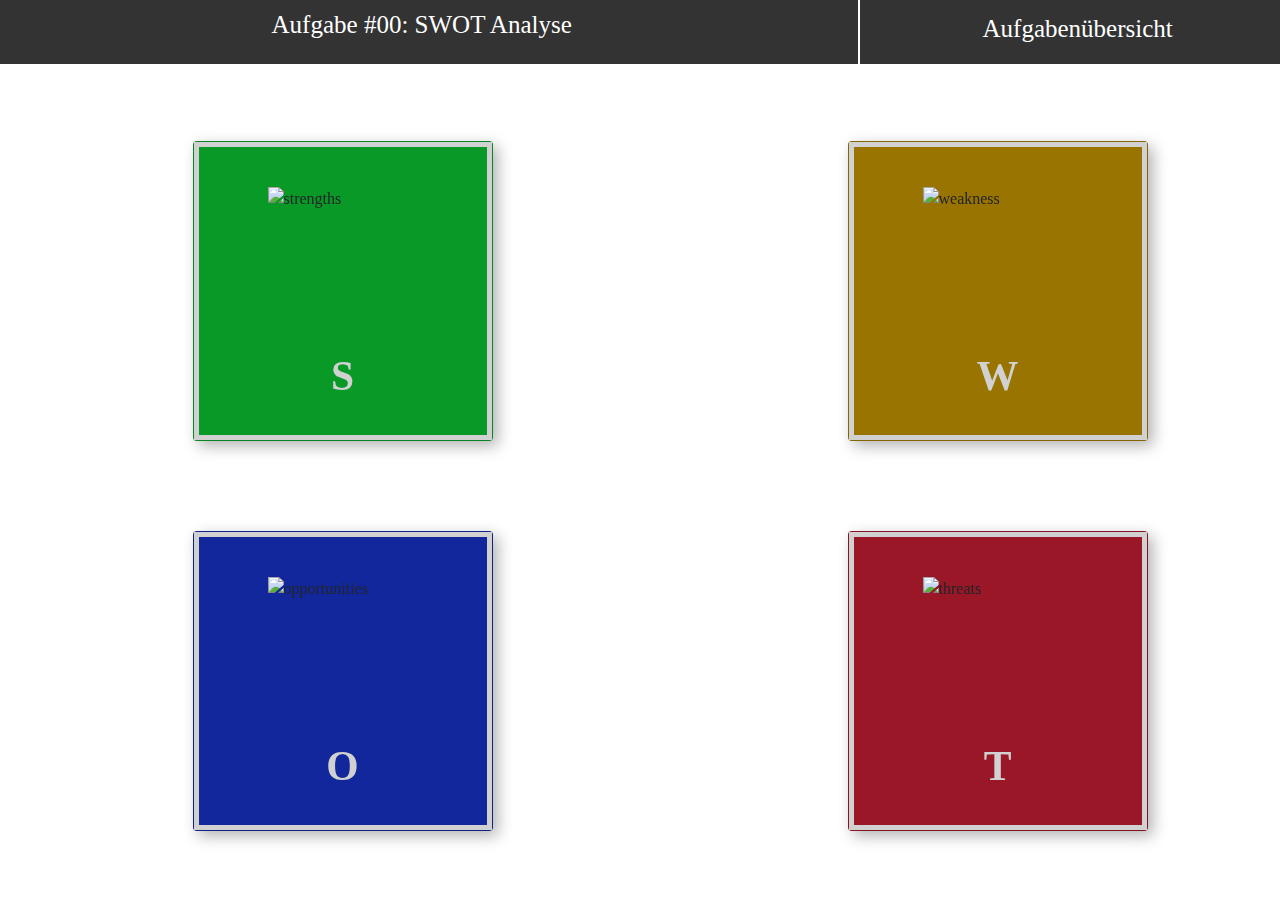
==== 00/swot.html @ a247439a "stufffff" ====
<!doctype html>
<html>
<head>
<meta charset="utf-8">
<title>SWOT Analyse</title>
	<link rel="stylesheet" href="https://stackpath.bootstrapcdn.com/bootstrap/4.5.2/css/bootstrap.min.css" integrity="sha384-JcKb8q3iqJ61gNV9KGb8thSsNjpSL0n8PARn9HuZOnIxN0hoP+VmmDGMN5t9UJ0Z" crossorigin="anonymous">
	<link rel="stylesheet" href="swot.css">
</head>

<body>
	<div class="row nav">
	<div class="headline col-8"><h1>Aufgabe #00: SWOT Analyse</h1></div>
		<div class="goback col-4"><p><a href="index.html">Aufgabenübersicht </a></p></div>
		</div>
	<div class="row">
	<div class="col col-12 col-lg-6">
<div class="box ol">
  <div class="card-container">
    <div class="card green">
      <div class="front face">
       <div class="flex"><img src="img/s.png" alt="strengths"></div>
		  <h2>S</h2>
      </div>
      <div class="back face">
        <h3>Strengths</h3>
        <p>Die Stärke ist nicht direkt kursverbunden, aber Ich kann mir schnell neues Wissen aneignen und dieses anwenden.</p>
      </div>
    </div>
  </div>
	</div>
		</div>
		<div class="col col-12 col-lg-6">
<div class="box or">
  <div class="card-container">
    <div class="card yellow">
      <div class="front face">
  <div class="flex"><img src="img/w.png" alt="weakness"></div>
		  <h2>W</h2>
      </div>
      <div class="back face">
        <h3>Weakness</h3>
        <p>Ich habe nur limitierte Programmierkenntnisse. Gerade wenn es tiefer in JavaScript geht habe ich wenig Erfahrung</p>
      </div>
    </div>
  </div>
	</div>
			</div>
			<div class="col col-12 col-lg-6">
<div class="box ul">
  <div class="card-container">
    <div class="card blue">
      <div class="front face">
       <div class="flex"><img src="img/o.png" alt="opportunities"></div>
		  <h2>O</h2>
      </div>
      <div class="back face">
        <h3>Opportunities</h3>
        <p>Ich erhoffe mir im Kurs unter anderem neue Programmierkenntnisse aneignen zu können.</p>
      </div>
    </div>
  </div>
	</div>
				</div>
				<div class="col col-12 col-lg-6">
<div class="box ur">
  <div class="card-container">
    <div class="card red">
      <div class="front face">
		  <div class="flex"><img src="img/t.png" alt="threats"></div>
		  <h2>T</h2>
      </div>
      <div class="back face">
        <h3>Threats</h3>
        <p>Ein potentielles Risiko könnte sein, dass die Aufgaben zu anspruchsvoll sind und die Hilfestellung nicht ausreicht um diese zu erledigen.</p>
      </div>
    </div>
  </div>
					</div>
</div>
	</div>
</body>

</html>
---- 00/swot.css ----
@charset "utf-8";
@font-face { font-family: 'Londrina';
             src: url('font/LondrinaShadow-Regular.ttf') format('truetype'); }
@font-face { font-family: 'Roboto';
             src: url('font/Roboto-Regular.ttf') format('truetype'); }
/* CSS Document */
html {
  min-height: 100%;
}
body{
	overflow-x: hidden;
	background-image: url("img/bgswot.jpeg");
	background-size: cover;
	font-family: Roboto;
}
.col{
	margin: 45px 0;
}
.box {
display: flex;
justify-content: center;
align-items: center;
}
.box.ol {
	margin: auto 0 0 auto; 
}
.card-container {
  position: relative;
  width: 300px;
  height: 300px;
  z-index: 1;
  float: left;
  perspective: 1000px;
}

img {
  width: 150px;
  height: 150px;
  margin-top: 40px;
}

.nav{
	background-color: rgba(0,0,0,0.80);
	border-bottom: 2px solid white;
}
.card{
  width: 100%;
  height: 100%;
  margin: 10%;
  transform-style: preserve-3d;
  transition: all 0.8s linear;
  box-shadow: 5px 5px 15px rgba(0, 0, 0, 0.3);
}


.card:hover {
  transform: rotateY(-180deg);
  box-shadow: -5px 5px 15px rgba(0, 0, 0, 0.3);
}

.face {
  position: absolute;
  width: 100%;
  height: 100%;
  backface-visibility: hidden;
  border: solid 5px #D1D1D1;
}

.back {
  display: block;
  transform: rotateY(180deg);
  box-sizing: border-box;
  padding: 10px;
  text-align: center;
  opacity: 0.7;
  background: white;
}


h1 {
  font-size: 25px;
  color: white;
  text-align: center;
}
h2{
	text-align: center;
	padding-top: 15px;
	font-size: 2.6rem;
	color: #D1D1D1;
	font-family: Londrina;
	font-weight:bold;
}
h3{
	margin: 30px 0;
}

p {
  font-size: 1.2em;
}
.nav p{
	font-size: 25px;
	text-align: center;
}

.flex { 
    display: flex; 
    justify-content: center; 
    align-items: center;
}

.green{
	background-color: #089927;
}
.yellow{
	background-color: #997400;
}
.blue{
	background-color: #13279C;
}
.red{
	background-color: #991726;
}
a{
	color:white;
}
a:hover{
	color:#d1d1d1;
	text-decoration: none;
}
.goback {
	border-left: 2px solid white;
	padding-top: 10px;
}
.goback:hover{
	background-color: #757575;
}
.headline{
	padding-top: 10px;
}
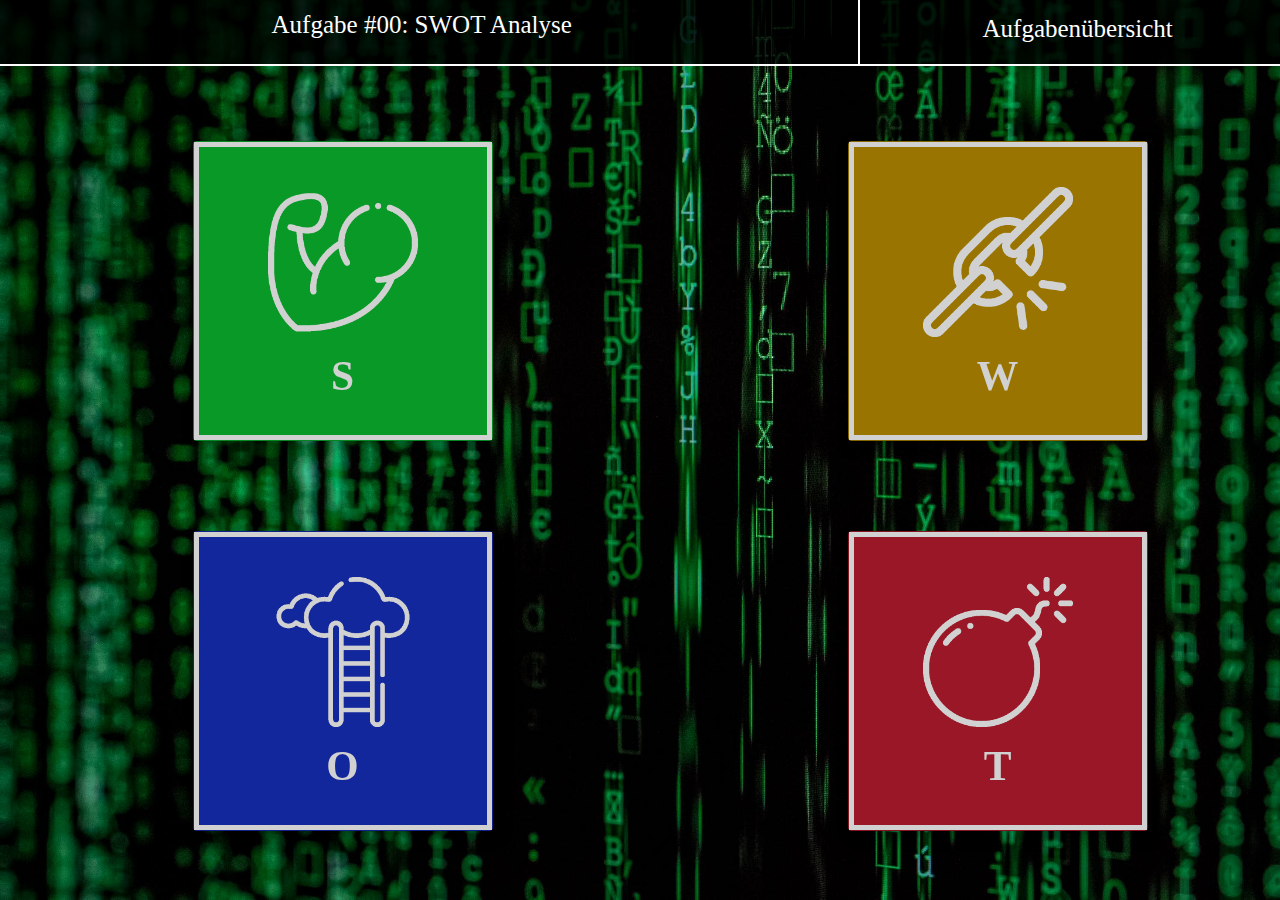
==== commit 5775a1a2: "Update swot.html" ====
--- a/00/swot.html
+++ b/00/swot.html
@@ -4,13 +4,13 @@
 <meta charset="utf-8">
 <title>SWOT Analyse</title>
 	<link rel="stylesheet" href="https://stackpath.bootstrapcdn.com/bootstrap/4.5.2/css/bootstrap.min.css" integrity="sha384-JcKb8q3iqJ61gNV9KGb8thSsNjpSL0n8PARn9HuZOnIxN0hoP+VmmDGMN5t9UJ0Z" crossorigin="anonymous">
-	<link rel="stylesheet" href="swot.css">
+	<link rel="stylesheet" href="../swot.css">
 </head>
 
 <body>
 	<div class="row nav">
 	<div class="headline col-8"><h1>Aufgabe #00: SWOT Analyse</h1></div>
-		<div class="goback col-4"><p><a href="index.html">Aufgabenübersicht </a></p></div>
+		<div class="goback col-4"><p><a href="../index.html">Aufgabenübersicht </a></p></div>
 		</div>
 	<div class="row">
 	<div class="col col-12 col-lg-6">
@@ -18,7 +18,7 @@
   <div class="card-container">
     <div class="card green">
       <div class="front face">
-       <div class="flex"><img src="img/s.png" alt="strengths"></div>
+       <div class="flex"><img src="../img/s.png" alt="strengths"></div>
 		  <h2>S</h2>
       </div>
       <div class="back face">
@@ -34,7 +34,7 @@
   <div class="card-container">
     <div class="card yellow">
       <div class="front face">
-  <div class="flex"><img src="img/w.png" alt="weakness"></div>
+  <div class="flex"><img src="../img/w.png" alt="weakness"></div>
 		  <h2>W</h2>
       </div>
       <div class="back face">
@@ -50,7 +50,7 @@
   <div class="card-container">
     <div class="card blue">
       <div class="front face">
-       <div class="flex"><img src="img/o.png" alt="opportunities"></div>
+       <div class="flex"><img src="../img/o.png" alt="opportunities"></div>
 		  <h2>O</h2>
       </div>
       <div class="back face">
@@ -66,7 +66,7 @@
   <div class="card-container">
     <div class="card red">
       <div class="front face">
-		  <div class="flex"><img src="img/t.png" alt="threats"></div>
+		  <div class="flex"><img src="../img/t.png" alt="threats"></div>
 		  <h2>T</h2>
       </div>
       <div class="back face">
--- a/swot.css
+++ b/swot.css
@@ -0,0 +1,140 @@
+@charset "utf-8";
+@font-face { font-family: 'Londrina';
+             src: url('font/LondrinaShadow-Regular.ttf') format('truetype'); }
+@font-face { font-family: 'Roboto';
+             src: url('font/Roboto-Regular.ttf') format('truetype'); }
+/* CSS Document */
+html {
+  min-height: 100%;
+}
+body{
+	overflow-x: hidden;
+	background-image: url("img/bgswot.jpeg");
+	background-size: cover;
+	font-family: Roboto;
+}
+.col{
+	margin: 45px 0;
+}
+.box {
+display: flex;
+justify-content: center;
+align-items: center;
+}
+.box.ol {
+	margin: auto 0 0 auto; 
+}
+.card-container {
+  position: relative;
+  width: 300px;
+  height: 300px;
+  z-index: 1;
+  float: left;
+  perspective: 1000px;
+}
+
+img {
+  width: 150px;
+  height: 150px;
+  margin-top: 40px;
+}
+
+.nav{
+	background-color: rgba(0,0,0,0.80);
+	border-bottom: 2px solid white;
+}
+.card{
+  width: 100%;
+  height: 100%;
+  margin: 10%;
+  transform-style: preserve-3d;
+  transition: all 0.8s linear;
+  box-shadow: 5px 5px 15px rgba(0, 0, 0, 0.3);
+}
+
+
+.card:hover {
+  transform: rotateY(-180deg);
+  box-shadow: -5px 5px 15px rgba(0, 0, 0, 0.3);
+}
+
+.face {
+  position: absolute;
+  width: 100%;
+  height: 100%;
+  backface-visibility: hidden;
+  border: solid 5px #D1D1D1;
+}
+
+.back {
+  display: block;
+  transform: rotateY(180deg);
+  box-sizing: border-box;
+  padding: 10px;
+  text-align: center;
+  opacity: 0.7;
+  background: white;
+}
+
+
+h1 {
+  font-size: 25px;
+  color: white;
+  text-align: center;
+}
+h2{
+	text-align: center;
+	padding-top: 15px;
+	font-size: 2.6rem;
+	color: #D1D1D1;
+	font-family: Londrina;
+	font-weight:bold;
+}
+h3{
+	margin: 30px 0;
+}
+
+p {
+  font-size: 1.2em;
+}
+.nav p{
+	font-size: 25px;
+	text-align: center;
+}
+
+.flex { 
+    display: flex; 
+    justify-content: center; 
+    align-items: center;
+}
+
+.green{
+	background-color: #089927;
+}
+.yellow{
+	background-color: #997400;
+}
+.blue{
+	background-color: #13279C;
+}
+.red{
+	background-color: #991726;
+}
+a{
+	color:white;
+}
+a:hover{
+	color:#d1d1d1;
+	text-decoration: none;
+}
+.goback {
+	border-left: 2px solid white;
+	padding-top: 10px;
+}
+.goback:hover{
+	background-color: #757575;
+}
+.headline{
+	padding-top: 10px;
+}
+
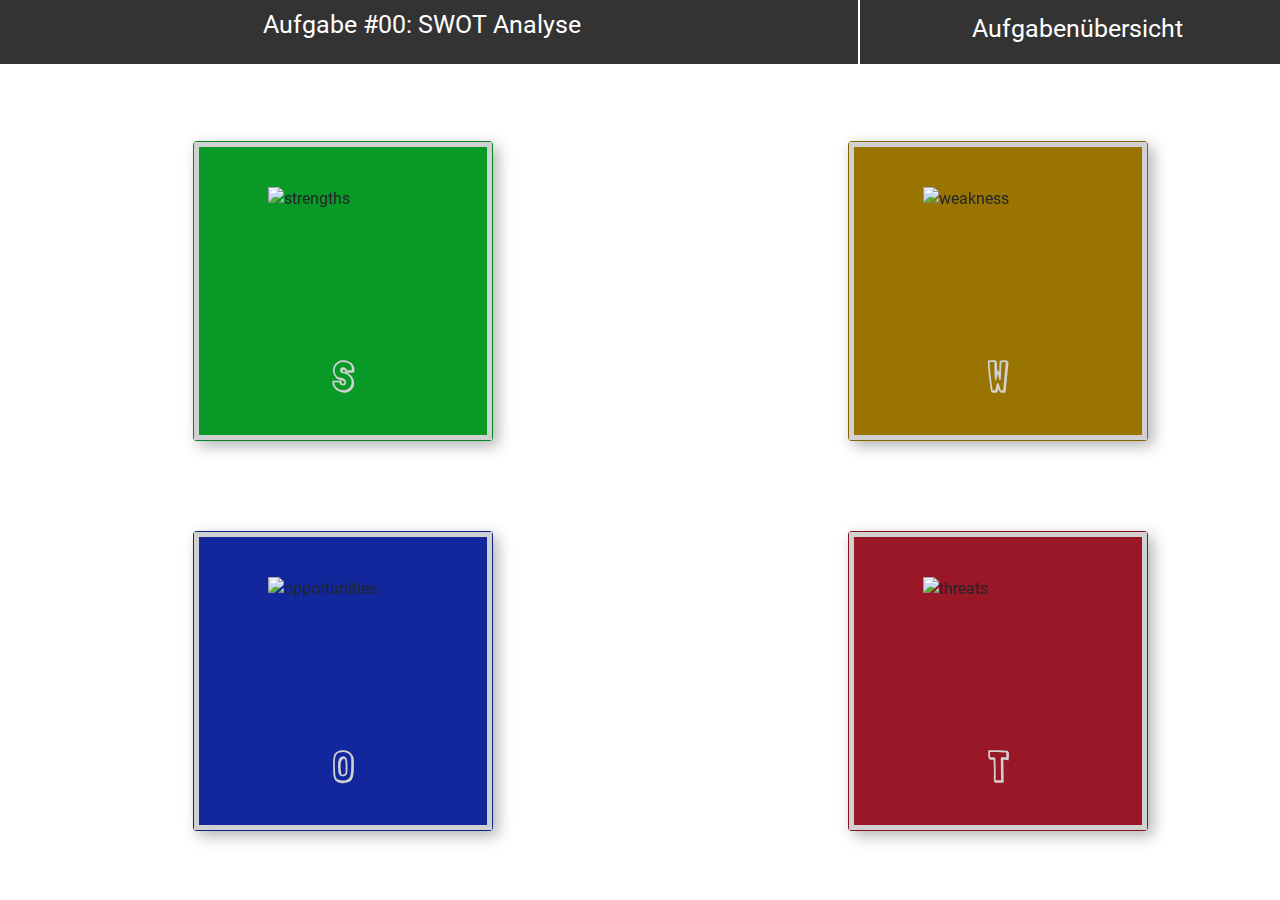
==== commit 396289d1: "restructure" ====
--- a/00/swot.html
+++ b/00/swot.html
@@ -4,13 +4,13 @@
 <meta charset="utf-8">
 <title>SWOT Analyse</title>
 	<link rel="stylesheet" href="https://stackpath.bootstrapcdn.com/bootstrap/4.5.2/css/bootstrap.min.css" integrity="sha384-JcKb8q3iqJ61gNV9KGb8thSsNjpSL0n8PARn9HuZOnIxN0hoP+VmmDGMN5t9UJ0Z" crossorigin="anonymous">
-	<link rel="stylesheet" href="../swot.css">
+	<link rel="stylesheet" href="swot.css">
 </head>
 
 <body>
 	<div class="row nav">
 	<div class="headline col-8"><h1>Aufgabe #00: SWOT Analyse</h1></div>
-		<div class="goback col-4"><p><a href="../index.html">Aufgabenübersicht </a></p></div>
+		<div class="goback col-4"><p><a href="/../index.html">Aufgabenübersicht </a></p></div>
 		</div>
 	<div class="row">
 	<div class="col col-12 col-lg-6">
@@ -18,7 +18,7 @@
   <div class="card-container">
     <div class="card green">
       <div class="front face">
-       <div class="flex"><img src="../img/s.png" alt="strengths"></div>
+       <div class="flex"><img src="img/s.png" alt="strengths"></div>
 		  <h2>S</h2>
       </div>
       <div class="back face">
@@ -34,7 +34,7 @@
   <div class="card-container">
     <div class="card yellow">
       <div class="front face">
-  <div class="flex"><img src="../img/w.png" alt="weakness"></div>
+  <div class="flex"><img src="img/w.png" alt="weakness"></div>
 		  <h2>W</h2>
       </div>
       <div class="back face">
@@ -50,7 +50,7 @@
   <div class="card-container">
     <div class="card blue">
       <div class="front face">
-       <div class="flex"><img src="../img/o.png" alt="opportunities"></div>
+       <div class="flex"><img src="img/o.png" alt="opportunities"></div>
 		  <h2>O</h2>
       </div>
       <div class="back face">
@@ -66,7 +66,7 @@
   <div class="card-container">
     <div class="card red">
       <div class="front face">
-		  <div class="flex"><img src="../img/t.png" alt="threats"></div>
+		  <div class="flex"><img src="img/t.png" alt="threats"></div>
 		  <h2>T</h2>
       </div>
       <div class="back face">
--- a/00/swot.css
+++ b/00/swot.css
@@ -0,0 +1,140 @@
+@charset "utf-8";
+@font-face { font-family: 'Londrina';
+             src: url('font/LondrinaShadow-Regular.ttf') format('truetype'); }
+@font-face { font-family: 'Roboto';
+             src: url('font/Roboto-Regular.ttf') format('truetype'); }
+/* CSS Document */
+html {
+  min-height: 100%;
+}
+body{
+	overflow-x: hidden;
+	background-image: url("img/bgswot.jpeg");
+	background-size: cover;
+	font-family: Roboto;
+}
+.col{
+	margin: 45px 0;
+}
+.box {
+display: flex;
+justify-content: center;
+align-items: center;
+}
+.box.ol {
+	margin: auto 0 0 auto; 
+}
+.card-container {
+  position: relative;
+  width: 300px;
+  height: 300px;
+  z-index: 1;
+  float: left;
+  perspective: 1000px;
+}
+
+img {
+  width: 150px;
+  height: 150px;
+  margin-top: 40px;
+}
+
+.nav{
+	background-color: rgba(0,0,0,0.80);
+	border-bottom: 2px solid white;
+}
+.card{
+  width: 100%;
+  height: 100%;
+  margin: 10%;
+  transform-style: preserve-3d;
+  transition: all 0.8s linear;
+  box-shadow: 5px 5px 15px rgba(0, 0, 0, 0.3);
+}
+
+
+.card:hover {
+  transform: rotateY(-180deg);
+  box-shadow: -5px 5px 15px rgba(0, 0, 0, 0.3);
+}
+
+.face {
+  position: absolute;
+  width: 100%;
+  height: 100%;
+  backface-visibility: hidden;
+  border: solid 5px #D1D1D1;
+}
+
+.back {
+  display: block;
+  transform: rotateY(180deg);
+  box-sizing: border-box;
+  padding: 10px;
+  text-align: center;
+  opacity: 0.7;
+  background: white;
+}
+
+
+h1 {
+  font-size: 25px;
+  color: white;
+  text-align: center;
+}
+h2{
+	text-align: center;
+	padding-top: 15px;
+	font-size: 2.6rem;
+	color: #D1D1D1;
+	font-family: Londrina;
+	font-weight:bold;
+}
+h3{
+	margin: 30px 0;
+}
+
+p {
+  font-size: 1.2em;
+}
+.nav p{
+	font-size: 25px;
+	text-align: center;
+}
+
+.flex { 
+    display: flex; 
+    justify-content: center; 
+    align-items: center;
+}
+
+.green{
+	background-color: #089927;
+}
+.yellow{
+	background-color: #997400;
+}
+.blue{
+	background-color: #13279C;
+}
+.red{
+	background-color: #991726;
+}
+a{
+	color:white;
+}
+a:hover{
+	color:#d1d1d1;
+	text-decoration: none;
+}
+.goback {
+	border-left: 2px solid white;
+	padding-top: 10px;
+}
+.goback:hover{
+	background-color: #757575;
+}
+.headline{
+	padding-top: 10px;
+}
+
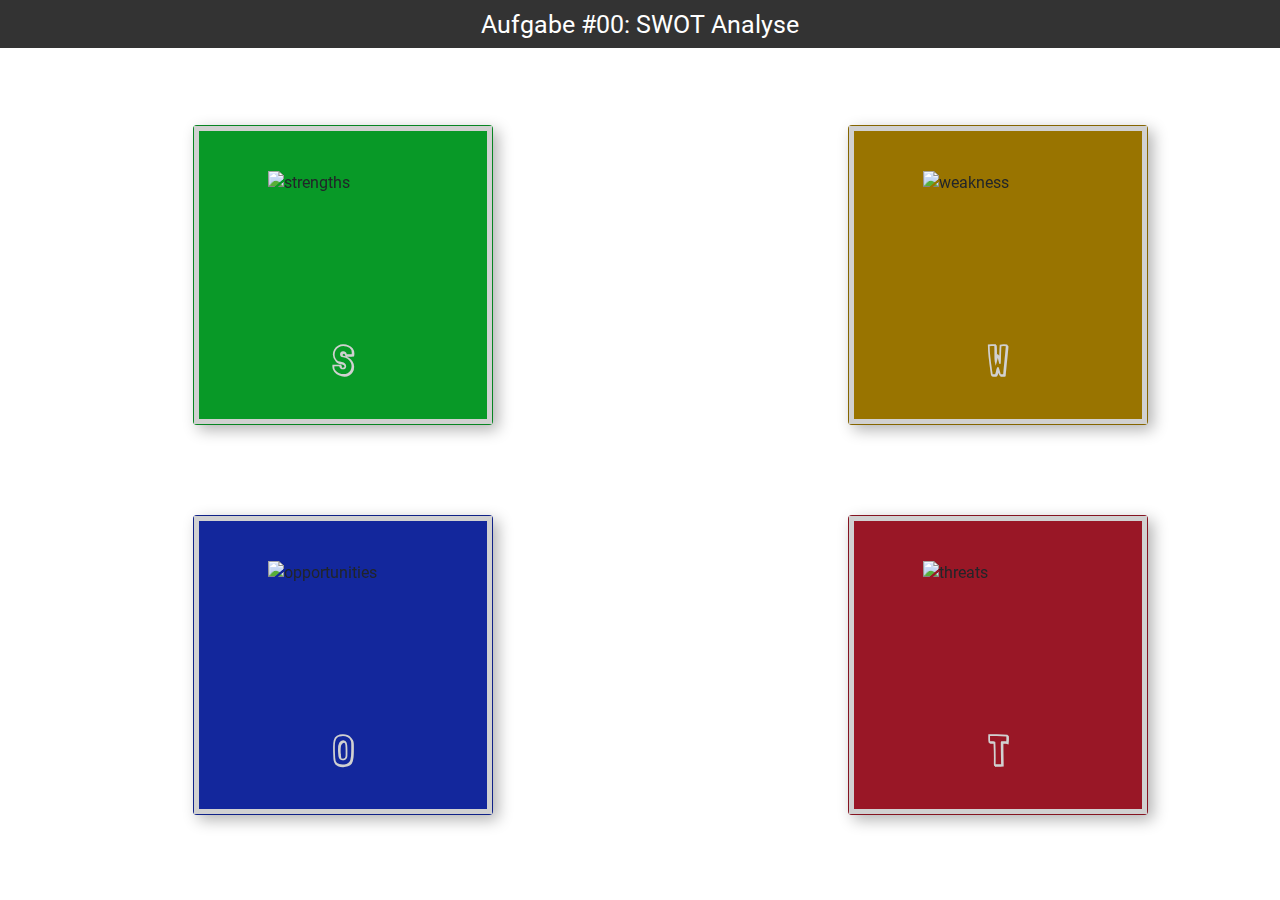
==== commit 94de9a8f: "Update swot.html" ====
--- a/00/swot.html
+++ b/00/swot.html
@@ -9,8 +9,8 @@
 
 <body>
 	<div class="row nav">
-	<div class="headline col-8"><h1>Aufgabe #00: SWOT Analyse</h1></div>
-		<div class="goback col-4"><p><a href="/../index.html">Aufgabenübersicht </a></p></div>
+	<div class="headline col-12"><h1>Aufgabe #00: SWOT Analyse</h1></div>
+	<!--<div class="goback col-4"><p><a href="/../index.html">Aufgabenübersicht </a></p></div>-->
 		</div>
 	<div class="row">
 	<div class="col col-12 col-lg-6">
